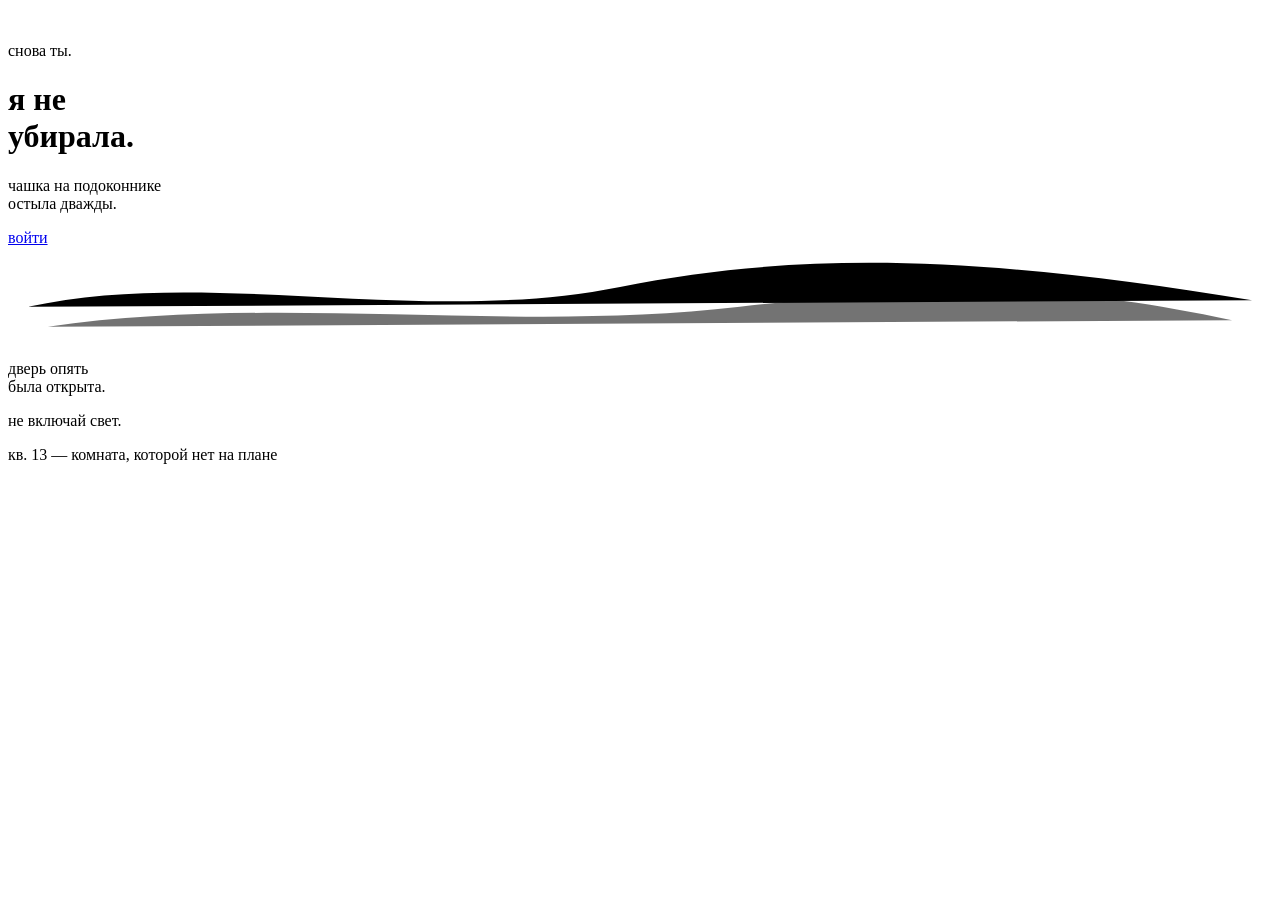
==== index.html @ 2046b4f6 "Add files via upload" ====
<!DOCTYPE html>
<html lang="ru">
<head>
<meta charset="utf-8">
<meta name="viewport" content="width=device-width, initial-scale=1">
<title>artistick</title>
<meta name="description" content="я не убирала.">
<link rel="preconnect" href="https://fonts.googleapis.com">
<link rel="preconnect" href="https://fonts.gstatic.com" crossorigin>
<link href="https://fonts.googleapis.com/css2?family=Caveat:wght@400;500;600&family=Neucha&display=swap" rel="stylesheet">
<link rel="stylesheet" href="assets/css/main.css">
</head>
<body class="page page--door">

<div class="wall" aria-hidden="true"></div>
<img class="eye-ghost" src="assets/img/eye.gif" alt="" aria-hidden="true">

<main class="door">
  <div class="paper door__paper">
    <span class="tape tape--tl" aria-hidden="true"></span>
    <span class="tape tape--br" aria-hidden="true"></span>

    <p class="scrawl scrawl--top">снова ты.</p>

    <h1 class="door__title">я не<br>убирала.</h1>

    <p class="door__lead">чашка на подоконнике<br>остыла дважды.</p>

    <a class="door__enter" href="komnata.html" data-enter>
      <span class="door__enter-word">войти</span>
      <svg class="door__stroke" viewBox="0 0 190 14" preserveAspectRatio="none" aria-hidden="true">
        <path d="M3 9 C 30 3, 62 12, 92 6 S 150 2, 187 8"/>
        <path d="M6 12 C 40 7, 76 13, 110 9 S 160 6, 184 11" opacity=".55"/>
      </svg>
    </a>

    <p class="door__scribble">дверь опять<br>была открыта.</p>
  </div>

  <p class="door__aside">не включай свет.</p>
</main>

<div class="door__foot">
  <span>кв. 13 — комната, которой нет на плане</span>
</div>

<script src="assets/js/sound.js"></script>
</body>
</html>
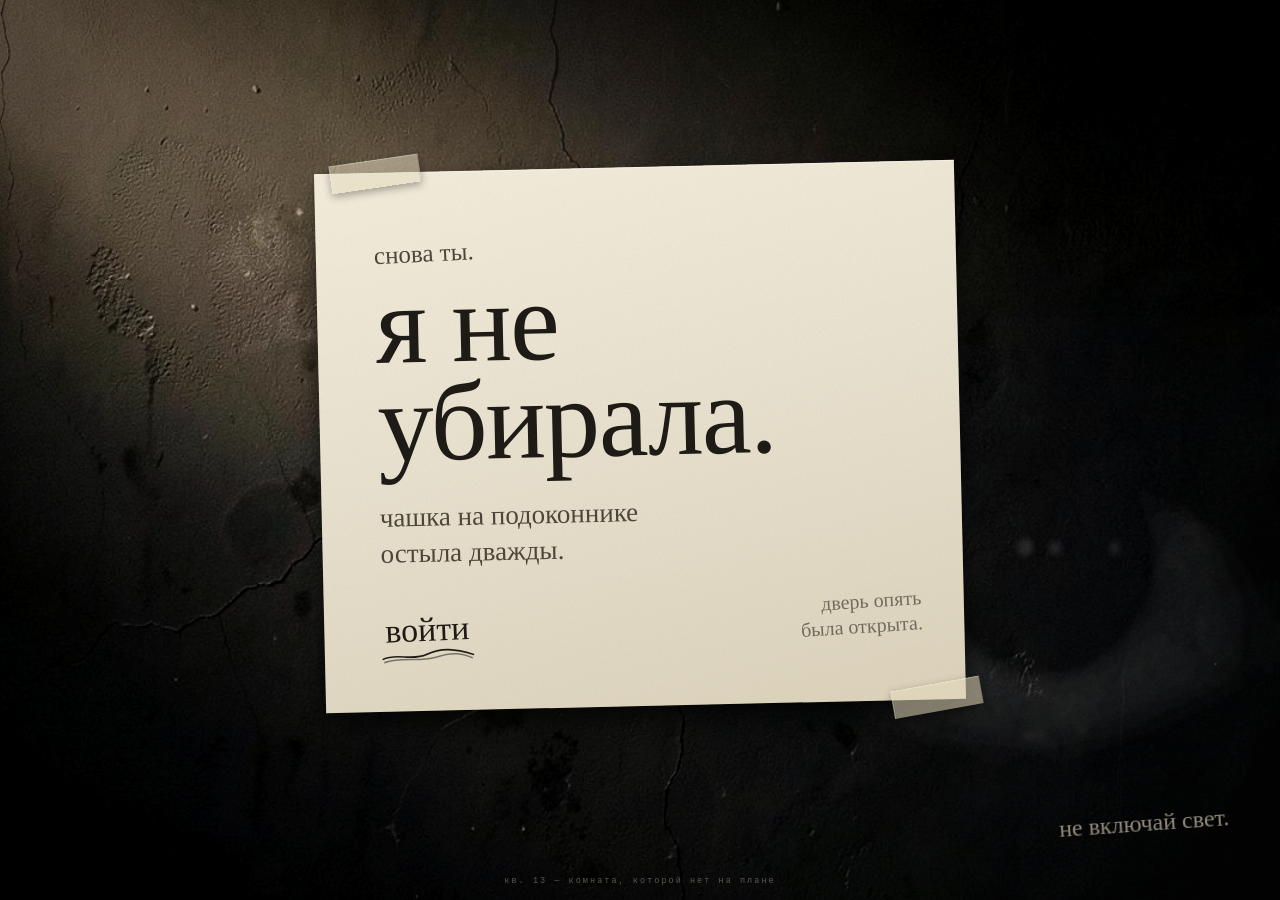
==== commit a40d83f0: "Один экран: дверь и комната в index.html, звук по клику" ====
--- a/index.html
+++ b/index.html
@@ -13,37 +13,147 @@
 <body class="page page--door">
 
 <div class="wall" aria-hidden="true"></div>
-<img class="eye-ghost" src="assets/img/eye.gif" alt="" aria-hidden="true">
 
-<main class="door">
-  <div class="paper door__paper">
-    <span class="tape tape--tl" aria-hidden="true"></span>
-    <span class="tape tape--br" aria-hidden="true"></span>
+<!-- ---------- дверь ---------- -->
+<div class="view view--door is-active" data-view="door">
 
-    <p class="scrawl scrawl--top">снова ты.</p>
+  <img class="eye-ghost" src="assets/img/eye.gif" alt="" aria-hidden="true">
 
-    <h1 class="door__title">я не<br>убирала.</h1>
+  <main class="door">
+    <div class="paper door__paper">
+      <span class="tape tape--tl" aria-hidden="true"></span>
+      <span class="tape tape--br" aria-hidden="true"></span>
 
-    <p class="door__lead">чашка на подоконнике<br>остыла дважды.</p>
+      <p class="scrawl scrawl--top">снова ты.</p>
 
-    <a class="door__enter" href="komnata.html" data-enter>
-      <span class="door__enter-word">войти</span>
-      <svg class="door__stroke" viewBox="0 0 190 14" preserveAspectRatio="none" aria-hidden="true">
-        <path d="M3 9 C 30 3, 62 12, 92 6 S 150 2, 187 8"/>
-        <path d="M6 12 C 40 7, 76 13, 110 9 S 160 6, 184 11" opacity=".55"/>
-      </svg>
-    </a>
+      <h1 class="door__title">я не<br>убирала.</h1>
 
-    <p class="door__scribble">дверь опять<br>была открыта.</p>
+      <p class="door__lead">чашка на подоконнике<br>остыла дважды.</p>
+
+      <a class="door__enter" href="./" data-enter>
+        <span class="door__enter-word">войти</span>
+        <svg class="door__stroke" viewBox="0 0 190 14" preserveAspectRatio="none" aria-hidden="true">
+          <path d="M3 9 C 30 3, 62 12, 92 6 S 150 2, 187 8"/>
+          <path d="M6 12 C 40 7, 76 13, 110 9 S 160 6, 184 11" opacity=".55"/>
+        </svg>
+      </a>
+
+      <p class="door__scribble">дверь опять<br>была открыта.</p>
+    </div>
+
+    <p class="door__aside">не включай свет.</p>
+  </main>
+
+  <div class="door__foot">
+    <span>кв. 13 — комната, которой нет на плане</span>
   </div>
 
-  <p class="door__aside">не включай свет.</p>
-</main>
-
-<div class="door__foot">
-  <span>кв. 13 — комната, которой нет на плане</span>
 </div>
 
+<!-- ---------- комната ---------- -->
+<div class="view view--room" data-view="room">
+
+  <header class="room-head">
+    <p class="room-head__where">комната, которой нет на плане</p>
+    <a class="room-head__back" href="./" data-back>← обратно в темноту</a>
+  </header>
+
+  <main class="wallspace">
+
+    <p class="whisper whisper--a" aria-hidden="true">я всё ещё<br>здесь</p>
+    <p class="whisper whisper--b" aria-hidden="true">ты слышишь?</p>
+
+    <!-- кто здесь -->
+    <article class="paper sheet sheet--name">
+      <span class="tape tape--tl" aria-hidden="true"></span>
+      <span class="tape tape--tr" aria-hidden="true"></span>
+
+      <p class="scrawl scrawl--top">тут живёт</p>
+      <h1 class="sheet__name">artistick</h1>
+      <p class="sheet__lead">я всё ещё здесь.<br>наверное.</p>
+      <p class="typed">@artlstlck</p>
+    </article>
+
+    <!-- глаз -->
+    <figure class="photo">
+      <span class="tape tape--top" aria-hidden="true"></span>
+      <img src="assets/img/eye.gif" alt="глаз, который смотрит" width="640" height="640">
+      <figcaption>оно моргает, когда я отворачиваюсь</figcaption>
+    </figure>
+
+    <!-- вторая записка -->
+    <article class="paper sheet sheet--note">
+      <span class="tape tape--tl" aria-hidden="true"></span>
+      <span class="stain stain--note" aria-hidden="true"></span>
+
+      <p class="scrawl">я выключаю свет,<br>чтобы не видеть,<br>как оно смотрит.</p>
+      <p class="scrawl scrawl--red scrawl--aside">но оно не спит.</p>
+      <p class="typed typed--foot">написано ночью, без даты</p>
+    </article>
+
+    <!-- обрывок -->
+    <p class="scrap">если станет тихо —<br>не оборачивайся.</p>
+
+    <!-- телеграм -->
+    <article class="paper sheet sheet--contact">
+      <span class="tape tape--tl" aria-hidden="true"></span>
+      <span class="tape tape--br" aria-hidden="true"></span>
+
+      <p class="scrawl scrawl--top">если ещё помнишь,<br>как звучит мой голос —</p>
+
+      <a class="contact" href="https://t.me/artlstlck" target="_blank" rel="noopener">
+        <span class="contact__avatar">
+          <img src="assets/img/avatar.jpg" alt="аватар artistick" width="512" height="512" loading="lazy">
+        </span>
+        <span class="contact__text">
+          <span class="contact__name">Telegram</span>
+          <span class="contact__at">@artlstlck</span>
+        </span>
+        <span class="contact__arrow" aria-hidden="true">↗</span>
+      </a>
+
+      <p class="typed typed--foot">t.me/artlstlck — я отвечу не сразу</p>
+    </article>
+
+    <!-- звук -->
+    <aside class="paper sheet sheet--sound">
+      <span class="tape tape--top" aria-hidden="true"></span>
+      <p class="typed">сейчас играет</p>
+      <p class="sound__track">dan salvato —<br>i still love you</p>
+      <button class="sound__btn" type="button" data-sound>
+        <span data-sound-text>выключить</span>
+      </button>
+      <p class="sound__note">играет, пока ты не уйдёшь.</p>
+    </aside>
+
+    <!-- магазин -->
+    <article class="paper sheet sheet--shop">
+      <span class="tape tape--tl" aria-hidden="true"></span>
+      <span class="tape tape--br" aria-hidden="true"></span>
+
+      <p class="scrawl scrawl--top">если хочешь что-то забрать —</p>
+
+      <a class="contact contact--shop" href="https://t.me/artifizshop" target="_blank" rel="noopener">
+        <span class="contact__avatar contact__avatar--logo">
+          <img src="assets/img/shop.jpg" alt="логотип artistick" width="640" height="640" loading="lazy">
+        </span>
+        <span class="contact__text">
+          <span class="contact__name">artifizshop</span>
+          <span class="contact__at">@artifizshop</span>
+        </span>
+        <span class="contact__arrow" aria-hidden="true">↗</span>
+      </a>
+
+      <p class="typed typed--foot">t.me/artifizshop — то, что не поместилось здесь</p>
+    </article>
+
+    <p class="room-foot scrawl">закрой за собой, пожалуйста.</p>
+
+  </main>
+
+</div>
+
+<audio id="track" src="assets/audio/i-still-love-you.mp3" preload="auto" loop playsinline></audio>
 <script src="assets/js/sound.js"></script>
 </body>
 </html>
--- a/assets/css/main.css
+++ b/assets/css/main.css
@@ -0,0 +1,630 @@
+/* =========================================================
+   artistick — комната
+   ========================================================= */
+
+:root{
+  --ink:      #1d1a15;
+  --ink-2:    #4b4437;
+  --paper:    #e9e2cf;
+  --red:      #7a1a16;
+  --wall:     #0a0908;
+
+  --hand:  'Caveat', 'Segoe Script', cursive;
+  --print: 'Neucha', 'Comic Sans MS', cursive;
+  --type:  'Courier New', ui-monospace, monospace;
+}
+
+*{ box-sizing:border-box; }
+
+html{ -webkit-text-size-adjust:100%; }
+
+body{
+  margin:0;
+  background:var(--wall);
+  color:#cfc6b4;
+  font-family:var(--hand);
+  overflow-x:hidden;
+}
+
+/* зерно и пыль поверх всего */
+body::after{
+  content:"";
+  position:fixed;
+  inset:0;
+  z-index:80;
+  pointer-events:none;
+  opacity:.5;
+  mix-blend-mode:overlay;
+  background-image:url("data:image/svg+xml,%3Csvg xmlns='http://www.w3.org/2000/svg' width='180' height='180'%3E%3Cfilter id='n'%3E%3CfeTurbulence type='fractalNoise' baseFrequency='.9' numOctaves='3' stitchTiles='stitch'/%3E%3CfeColorMatrix type='saturate' values='0'/%3E%3C/filter%3E%3Crect width='180' height='180' filter='url(%23n)' opacity='.26'/%3E%3C/svg%3E");
+}
+
+::selection{ background:rgba(122,26,22,.35); color:#f3ecda; }
+
+a{ color:inherit; }
+
+/* ---------- стена ---------- */
+
+.wall{
+  position:fixed;
+  inset:0;
+  z-index:0;
+  pointer-events:none;
+  background:#0b0a09 url("../img/wall.jpg") center / cover no-repeat;
+  filter:saturate(.72) contrast(1.05);
+}
+.wall::after{
+  content:"";
+  position:absolute;
+  inset:0;
+  background:
+    radial-gradient(58% 52% at 40% 26%, rgba(255,205,148,.14), transparent 70%),
+    radial-gradient(100% 90% at 50% 42%, transparent 22%, rgba(0,0,0,.86) 100%);
+}
+
+/* ---------- бумага ---------- */
+
+.paper{
+  position:relative;
+  color:var(--ink);
+  font-family:var(--hand);
+  background:linear-gradient(168deg, #f4eddb 0%, var(--paper) 44%, #dcd2b9 100%);
+  box-shadow:
+    0 1px 0 rgba(255,255,255,.5) inset,
+    0 30px 60px -26px rgba(0,0,0,.95),
+    0 8px 20px rgba(0,0,0,.5);
+}
+.paper::after{
+  content:"";
+  position:absolute;
+  inset:0;
+  pointer-events:none;
+  opacity:.45;
+  mix-blend-mode:multiply;
+  background-image:url("data:image/svg+xml,%3Csvg xmlns='http://www.w3.org/2000/svg' width='140' height='140'%3E%3Cfilter id='p'%3E%3CfeTurbulence type='fractalNoise' baseFrequency='.75' numOctaves='3' stitchTiles='stitch'/%3E%3CfeColorMatrix type='saturate' values='0'/%3E%3C/filter%3E%3Crect width='140' height='140' filter='url(%23p)' opacity='.22'/%3E%3C/svg%3E");
+}
+
+/* скотч */
+
+.tape{
+  position:absolute;
+  z-index:3;
+  width:clamp(70px,7vw,104px);
+  height:clamp(22px,2.2vw,30px);
+  background:rgba(228,216,186,.52);
+  box-shadow:0 3px 8px rgba(0,0,0,.35), 0 1px 0 rgba(255,255,255,.25) inset;
+  border-left:1px solid rgba(255,255,255,.22);
+  border-right:1px solid rgba(0,0,0,.10);
+}
+.tape--tl{ top:-13px; left:16px; transform:rotate(-7deg); }
+.tape--tr{ top:-13px; right:16px; transform:rotate(6deg); }
+.tape--br{ bottom:-12px; right:-16px; transform:rotate(-9deg); }
+.tape--top{ top:-12px; left:50%; transform:translateX(-50%) rotate(-2.5deg); }
+
+/* общие письменные классы */
+
+.scrawl{
+  font-family:var(--hand);
+  margin:0;
+}
+.scrawl--top{
+  font-size:clamp(19px,2vw,25px);
+  color:var(--ink-2);
+  margin-bottom:2px;
+  transform:rotate(-1.6deg);
+}
+
+.typed{
+  font-family:var(--type);
+  font-size:9.5px;
+  letter-spacing:.2em;
+  text-transform:lowercase;
+  color:#6c6455;
+  margin:0;
+}
+
+.stain{
+  position:absolute;
+  pointer-events:none;
+  background:url("../img/splatter.jpg") center / cover no-repeat;
+  mix-blend-mode:multiply;
+  filter:contrast(1.3) saturate(.8) brightness(.62);
+  opacity:.58;
+  -webkit-mask-image:radial-gradient(closest-side, #000 42%, rgba(0,0,0,.55) 62%, transparent 82%);
+          mask-image:radial-gradient(closest-side, #000 42%, rgba(0,0,0,.55) 62%, transparent 82%);
+}
+
+/* =========================================================
+   СТРАНИЦА 1 — дверь
+   ========================================================= */
+
+/* два экрана в одном документе — адрес не меняется */
+
+.view{ display:none; }
+
+.view--door{
+  position:relative;
+  min-height:100svh;
+  flex-direction:column;
+  align-items:center;
+  justify-content:center;
+  padding:clamp(60px,10vh,110px) clamp(16px,4vw,40px) clamp(80px,13vh,130px);
+}
+.view--door.is-active{ display:flex; }
+
+.eye-ghost{
+  position:fixed;
+  right:-6vw;
+  bottom:-4vh;
+  width:min(62vw,620px);
+  opacity:.17;
+  filter:blur(1.5px) saturate(.3);
+  mix-blend-mode:screen;
+  pointer-events:none;
+  z-index:1;
+  animation:breathe 15s ease-in-out infinite;
+}
+@keyframes breathe{
+  0%,100%{ opacity:.12; transform:scale(1); }
+  50%    { opacity:.2;  transform:scale(1.03); }
+}
+
+.door{
+  position:relative;
+  z-index:2;
+  width:100%;
+  display:flex;
+  flex-direction:column;
+  align-items:center;
+}
+
+.door__paper{
+  width:min(640px,100%);
+  padding:clamp(32px,5.5vw,62px) clamp(24px,5vw,58px) clamp(28px,4.6vw,48px);
+  transform:rotate(-1.3deg);
+  animation:appear 1.4s cubic-bezier(.22,.61,.36,1) both;
+}
+@keyframes appear{
+  from{ opacity:0; transform:rotate(-3.4deg) translateY(16px); }
+}
+
+.door__title{
+  font-family:var(--print);
+  font-weight:400;
+  font-size:clamp(52px,9vw,112px);
+  line-height:.88;
+  letter-spacing:-.015em;
+  margin:clamp(8px,1.4vh,14px) 0 clamp(18px,3vh,30px);
+}
+
+.door__lead{
+  font-family:var(--hand);
+  font-size:clamp(21px,2.4vw,27px);
+  line-height:1.35;
+  color:var(--ink-2);
+  margin:0 0 clamp(24px,4.4vh,42px);
+}
+
+.door__enter{
+  position:relative;
+  display:inline-block;
+  padding:0 3px 14px;
+  font-family:var(--hand);
+  font-size:clamp(26px,3vw,34px);
+  color:var(--ink);
+  text-decoration:none;
+  transform:rotate(-1.2deg);
+  transition:color .45s ease;
+}
+.door__stroke{
+  position:absolute;
+  left:-2px;
+  right:-2px;
+  bottom:0;
+  width:calc(100% + 4px);
+  height:15px;
+  overflow:visible;
+}
+.door__stroke path{
+  fill:none;
+  stroke:var(--ink);
+  stroke-width:1.5;
+  stroke-linecap:round;
+  transition:stroke .45s ease;
+}
+.door__enter:hover{ color:var(--red); }
+.door__enter:hover .door__stroke path{ stroke:var(--red); }
+.door__enter:focus-visible{ outline:1px dashed rgba(29,26,21,.5); outline-offset:6px; }
+
+.door__scribble{
+  position:absolute;
+  right:clamp(20px,3.6vw,42px);
+  bottom:clamp(48px,7vh,74px);
+  margin:0;
+  text-align:right;
+  font-family:var(--hand);
+  font-size:clamp(16px,1.7vw,20px);
+  line-height:1.24;
+  color:#70685a;
+  transform:rotate(-2.4deg);
+}
+
+.door__aside{
+  position:fixed;
+  right:clamp(18px,4vw,58px);
+  bottom:clamp(28px,7vh,80px);
+  z-index:2;
+  margin:0;
+  font-family:var(--hand);
+  font-size:clamp(18px,2vw,24px);
+  color:#8f8677;
+  transform:rotate(-4deg);
+}
+
+.door__foot{
+  position:fixed;
+  left:0;
+  right:0;
+  bottom:14px;
+  z-index:2;
+  text-align:center;
+  font-family:var(--type);
+  font-size:8.5px;
+  letter-spacing:.24em;
+  color:#5c554a;
+}
+
+/* =========================================================
+   СТРАНИЦА 2 — комната
+   ========================================================= */
+
+.view--room{
+  position:relative;
+  padding-top:clamp(58px,8vh,92px);
+}
+.view--room.is-active{ display:block; }
+
+.room-head{
+  position:fixed;
+  top:0;
+  left:0;
+  right:0;
+  z-index:40;
+  display:flex;
+  align-items:baseline;
+  justify-content:space-between;
+  gap:16px;
+  padding:clamp(12px,2.2vh,22px) clamp(16px,4vw,44px);
+  font-family:var(--hand);
+  font-size:clamp(15px,1.5vw,19px);
+  color:#8a8173;
+  background:linear-gradient(to bottom, rgba(8,7,6,.88), rgba(8,7,6,0));
+}
+.room-head__where{ margin:0; }
+.room-head__back{
+  font-family:var(--hand);
+  text-decoration:none;
+  color:#bdb3a1;
+  white-space:nowrap;
+  border-bottom:1px solid rgba(189,179,161,.28);
+  transition:color .4s ease, border-color .4s ease;
+}
+.room-head__back:hover{ color:#f1e9d7; border-color:rgba(241,233,215,.6); }
+
+.wallspace{
+  position:relative;
+  z-index:2;
+  max-width:1200px;
+  margin:0 auto;
+  padding:clamp(10px,3vh,28px) clamp(16px,4vw,44px) clamp(70px,11vh,110px);
+  display:grid;
+  grid-template-columns:repeat(12, minmax(0,1fr));
+  column-gap:clamp(10px,1.6vw,24px);
+  row-gap:clamp(26px,5.5vh,70px);
+  align-items:start;
+}
+
+.wallspace > *{ animation:fadein 1.5s ease both; }
+
+.whisper{
+  position:absolute;
+  z-index:0;
+  margin:0;
+  font-family:var(--hand);
+  font-size:clamp(30px,4.4vw,66px);
+  line-height:1.05;
+  color:#c0b29a;
+  opacity:.17;
+  pointer-events:none;
+  text-align:right;
+}
+.whisper--a{ top:18%; right:-3%; transform:rotate(-6deg); }
+.whisper--b{ top:66%; left:-1%; transform:rotate(4deg); text-align:left; opacity:.14; }
+.wallspace > *:nth-child(2){ animation-delay:.14s; }
+.wallspace > *:nth-child(3){ animation-delay:.24s; }
+.wallspace > *:nth-child(4){ animation-delay:.34s; }
+.wallspace > *:nth-child(5){ animation-delay:.44s; }
+.wallspace > *:nth-child(6){ animation-delay:.54s; }
+@keyframes fadein{ from{ opacity:0; } }
+
+/* --- имя --- */
+
+.sheet--name{
+  grid-column:1 / span 7;
+  transform:rotate(-1.5deg);
+  z-index:3;
+  padding:clamp(26px,3.4vw,48px) clamp(24px,3.4vw,48px) clamp(22px,3vw,38px);
+}
+
+.sheet__name{
+  font-family:var(--print);
+  font-weight:400;
+  font-size:clamp(46px,7.2vw,92px);
+  line-height:.92;
+  letter-spacing:-.012em;
+  margin:4px 0 10px;
+}
+
+.sheet__lead{
+  font-family:var(--hand);
+  font-size:clamp(23px,2.5vw,31px);
+  line-height:1.28;
+  margin:0 0 clamp(14px,2.2vh,20px);
+  color:var(--ink);
+}
+
+/* --- фото --- */
+
+.photo{
+  position:relative;
+  grid-column:9 / span 4;
+  margin:clamp(10px,3.6vh,44px) 0 0;
+  padding:10px 10px 4px;
+  background:linear-gradient(158deg, #f7f1df, #e3dac3);
+  box-shadow:0 26px 44px -20px rgba(0,0,0,.95), 0 4px 12px rgba(0,0,0,.4);
+  transform:rotate(3.4deg);
+  z-index:4;
+}
+.photo img{
+  display:block;
+  width:100%;
+  height:auto;
+  aspect-ratio:1/1;
+  object-fit:cover;
+  mix-blend-mode:multiply;
+  filter:contrast(1.05);
+}
+.photo figcaption{
+  font-family:var(--hand);
+  font-size:clamp(16px,1.6vw,20px);
+  line-height:1.2;
+  color:#5b5345;
+  padding:7px 3px 5px;
+}
+
+/* --- записка --- */
+
+.sheet--note{
+  grid-column:6 / span 7;
+  transform:rotate(1.1deg);
+  margin-top:clamp(-52px,-3vh,0px);
+  z-index:5;
+  padding:clamp(26px,3.2vw,44px) clamp(22px,3.2vw,44px) clamp(18px,2.4vw,28px);
+}
+.sheet--note .scrawl{
+  font-size:clamp(25px,2.7vw,35px);
+  line-height:1.26;
+}
+.scrawl--aside{
+  display:inline-block;
+  color:var(--red);
+  font-size:clamp(23px,2.4vw,30px);
+  margin-top:clamp(10px,1.6vh,16px);
+  transform:rotate(-2.4deg);
+}
+.typed--foot{
+  margin-top:clamp(14px,2.2vh,22px);
+  padding-top:9px;
+  border-top:1px solid rgba(29,26,21,.16);
+}
+.stain--note{
+  right:-34px;
+  bottom:-46px;
+  width:230px;
+  height:190px;
+  transform:rotate(22deg);
+}
+
+/* --- обрывок --- */
+
+.scrap{
+  grid-column:2 / span 5;
+  margin:clamp(4px,1.6vh,18px) 0 0;
+  padding:clamp(16px,2vw,24px) clamp(18px,2.2vw,28px);
+  font-family:var(--hand);
+  font-size:clamp(19px,2.1vw,26px);
+  line-height:1.28;
+  color:#6b1a15;
+  background:linear-gradient(170deg, #efe7d4, #e1d7bf);
+  box-shadow:0 16px 26px -16px rgba(0,0,0,.9);
+  transform:rotate(-3deg);
+  clip-path:polygon(1% 5%, 97% 0, 100% 90%, 96% 100%, 2% 96%, 0 12%);
+  z-index:3;
+}
+
+/* --- контакты --- */
+
+.sheet--contact{
+  grid-column:2 / span 8;
+  transform:rotate(.8deg);
+  z-index:3;
+  padding:clamp(22px,3vw,38px) clamp(22px,3.2vw,42px) clamp(18px,2.4vw,28px);
+}
+.sheet--contact > .scrawl{
+  font-size:clamp(21px,2.2vw,27px);
+  line-height:1.32;
+  margin-bottom:clamp(12px,2vh,20px);
+}
+
+.contact{
+  display:flex;
+  align-items:center;
+  gap:clamp(12px,1.8vw,22px);
+  padding:clamp(10px,1.6vh,16px) 0;
+  border-top:1px solid rgba(29,26,21,.18);
+  border-bottom:1px solid rgba(29,26,21,.18);
+  text-decoration:none;
+  color:var(--ink);
+  transition:color .4s ease;
+}
+.contact__avatar{
+  flex:none;
+  width:clamp(48px,5vw,62px);
+  height:clamp(48px,5vw,62px);
+  padding:3px;
+  background:#f7f1df;
+  box-shadow:0 4px 10px rgba(0,0,0,.25);
+  transform:rotate(-5deg);
+  transition:transform .5s cubic-bezier(.22,.61,.36,1);
+}
+.contact__avatar img{
+  width:100%;
+  height:100%;
+  object-fit:cover;
+  filter:grayscale(1) contrast(1.1);
+}
+.contact__text{ display:flex; flex-direction:column; gap:3px; min-width:0; }
+.contact__name{ font-family:var(--print); font-size:clamp(22px,2.2vw,28px); line-height:1; }
+.contact__at{ font-family:var(--type); font-size:9.5px; letter-spacing:.18em; color:#6c6455; }
+.contact__arrow{
+  margin-left:auto;
+  font-family:var(--hand);
+  font-size:clamp(22px,2.4vw,30px);
+  transition:transform .45s cubic-bezier(.22,.61,.36,1);
+}
+.contact:hover{ color:var(--red); }
+.contact:hover .contact__avatar{ transform:rotate(2deg) scale(1.05); }
+.contact:hover .contact__arrow{ transform:translate(3px,-3px); }
+
+/* --- магазин --- */
+
+.sheet--shop{
+  grid-column:5 / span 7;
+  transform:rotate(-1.2deg);
+  z-index:3;
+  padding:clamp(22px,3vw,38px) clamp(22px,3.2vw,42px) clamp(18px,2.4vw,28px);
+}
+.sheet--shop > .scrawl{
+  font-size:clamp(21px,2.2vw,27px);
+  margin-bottom:clamp(12px,2vh,20px);
+}
+.contact__avatar--logo{
+  width:clamp(56px,5.6vw,72px);
+  height:clamp(56px,5.6vw,72px);
+  background:#0d0c0b;
+  padding:0;
+  overflow:hidden;
+  box-shadow:0 4px 12px rgba(0,0,0,.4);
+  transform:rotate(2deg);
+}
+.contact__avatar--logo img{
+  filter:none;
+  transform:scale(1.02);
+}
+.contact--shop:hover .contact__avatar--logo{ transform:rotate(-2deg) scale(1.04); }
+
+/* --- звук --- */
+
+.sheet--sound{
+  grid-column:10 / span 3;
+  align-self:start;
+  transform:rotate(2.2deg);
+  z-index:4;
+  padding:clamp(18px,2vw,26px) clamp(16px,1.8vw,24px);
+}
+.sound__track{
+  font-family:var(--hand);
+  font-size:clamp(19px,1.8vw,24px);
+  line-height:1.24;
+  color:var(--ink);
+  margin:8px 0 14px;
+}
+.sound__btn{
+  appearance:none;
+  background:none;
+  border:0;
+  border-bottom:1px solid rgba(107,26,21,.4);
+  padding:0;
+  font-family:var(--hand);
+  font-size:clamp(18px,1.7vw,22px);
+  color:#6b1a15;
+  cursor:pointer;
+  transition:opacity .3s ease;
+}
+.sound__btn:hover{ opacity:.6; }
+
+.sound__note{
+  font-family:var(--hand);
+  font-size:clamp(16px,1.5vw,19px);
+  line-height:1.3;
+  color:#6c6455;
+  margin:12px 0 0;
+}
+
+.room-foot{
+  grid-column:1 / -1;
+  text-align:center;
+  font-size:clamp(19px,1.9vw,25px);
+  color:#7d7466;
+  margin-top:clamp(18px,4vh,42px);
+}
+
+/* =========================================================
+   адаптив
+   ========================================================= */
+
+@media (max-width:900px){
+  .wallspace{
+    grid-template-columns:minmax(0,1fr);
+    row-gap:clamp(18px,3vh,30px);
+  }
+  .sheet--name,
+  .photo,
+  .sheet--note,
+  .scrap,
+  .sheet--contact,
+  .sheet--shop,
+  .sheet--sound{
+    grid-column:1 / -1;
+    margin-top:0;
+  }
+  .sheet--name{ transform:rotate(-.8deg); }
+  .photo{ transform:rotate(2.2deg); max-width:330px; justify-self:center; }
+  .sheet--note{ transform:rotate(.7deg); }
+  .scrap{ transform:rotate(-2deg); }
+  .sheet--contact{ transform:rotate(.4deg); }
+  .sheet--shop{ transform:rotate(-.6deg); }
+  .sheet--sound{ transform:rotate(1.6deg); max-width:330px; }
+  .stain--note{ width:150px; height:130px; right:-18px; bottom:-26px; }
+}
+
+@media (max-width:640px){
+  .door__aside{
+    position:static;
+    margin:clamp(22px,4vh,34px) 0 0;
+    align-self:flex-end;
+  }
+  .door__scribble{ display:none; }
+  .door__title{ font-size:clamp(56px,15vw,112px); }
+  .eye-ghost{ width:min(84vw,440px); right:-16vw; bottom:0; opacity:.13; }
+  .door__foot{ position:static; margin-top:clamp(20px,4vh,36px); font-size:8px; letter-spacing:.16em; }
+  .view--door{ padding-bottom:clamp(30px,6vh,60px); }
+  .room-head__where{ font-size:13px; }
+  .room-head__back{ font-size:14px; }
+  .sheet--note{ margin-top:0; }
+  .photo{ max-width:280px; }
+  .sheet--sound{ max-width:none; }
+}
+
+@media (prefers-reduced-motion:reduce){
+  *{ animation-duration:.01ms !important; animation-iteration-count:1 !important; transition-duration:.01ms !important; }
+}
